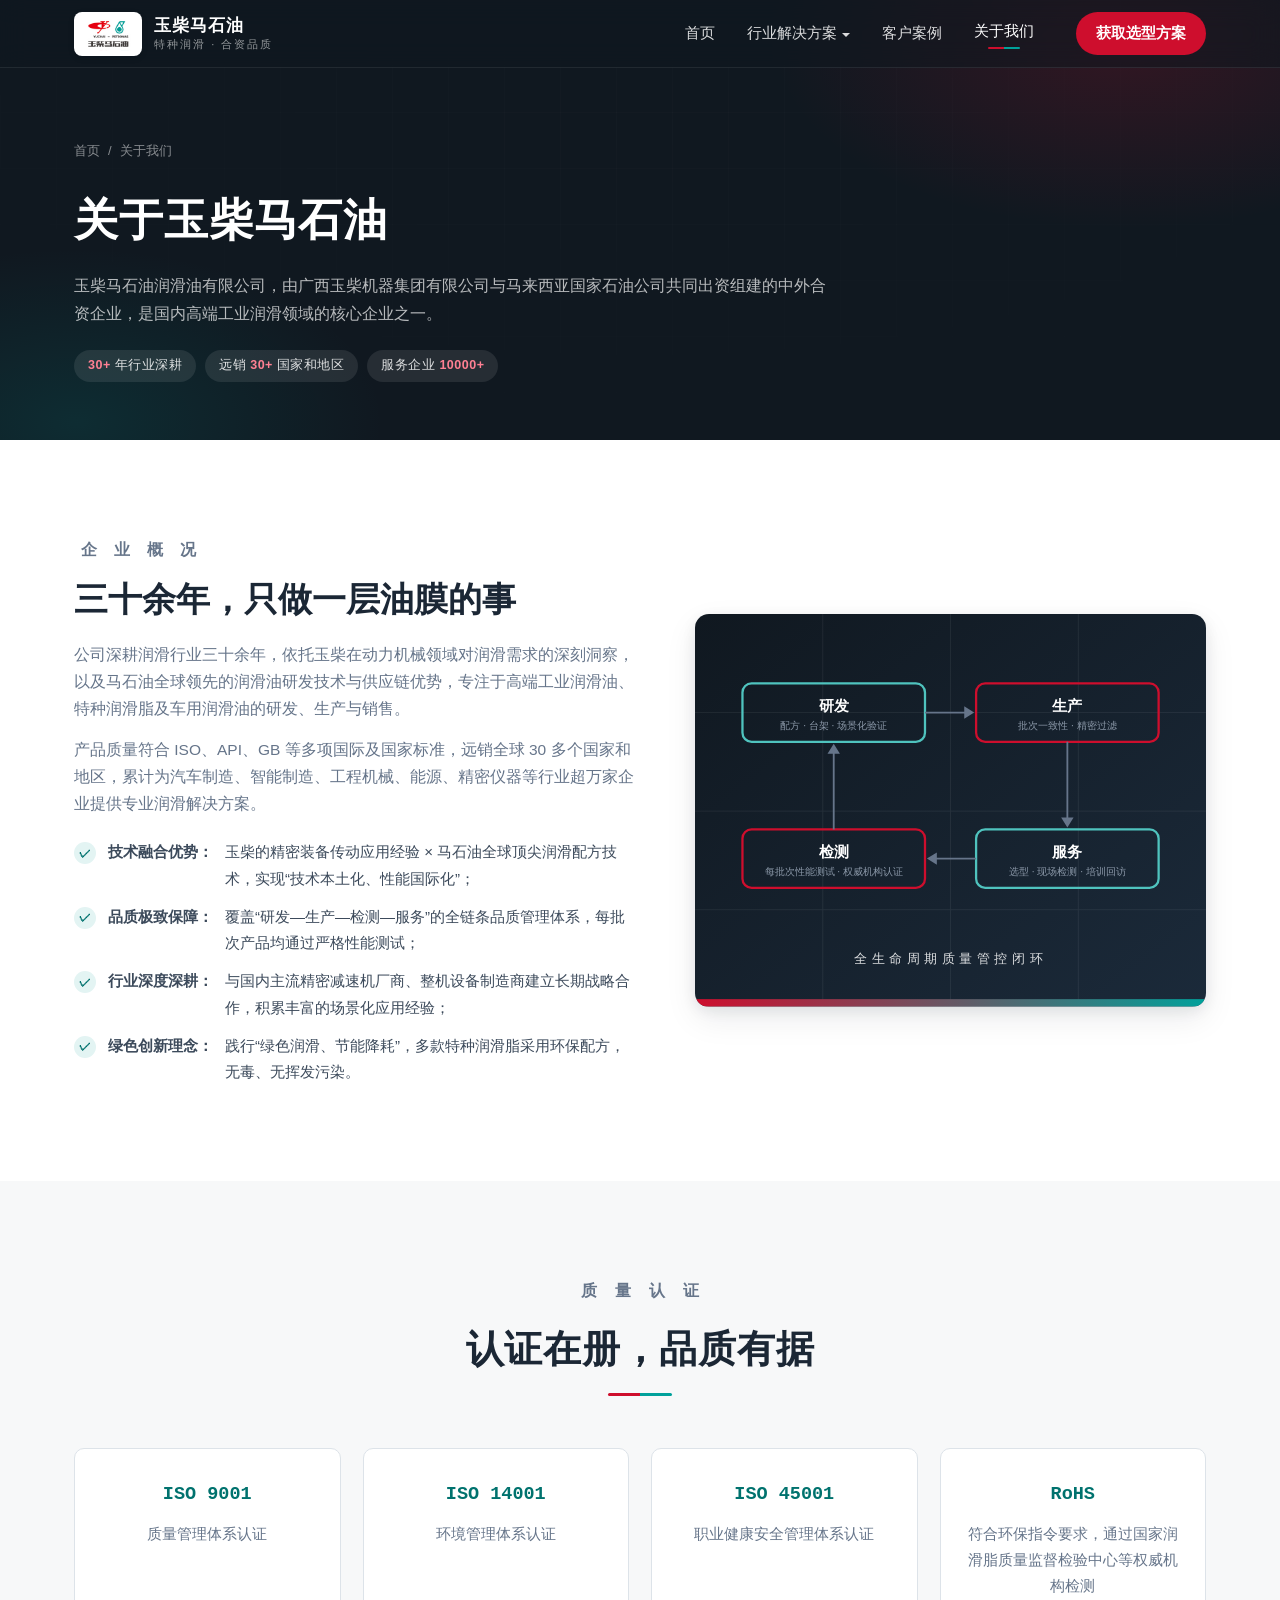
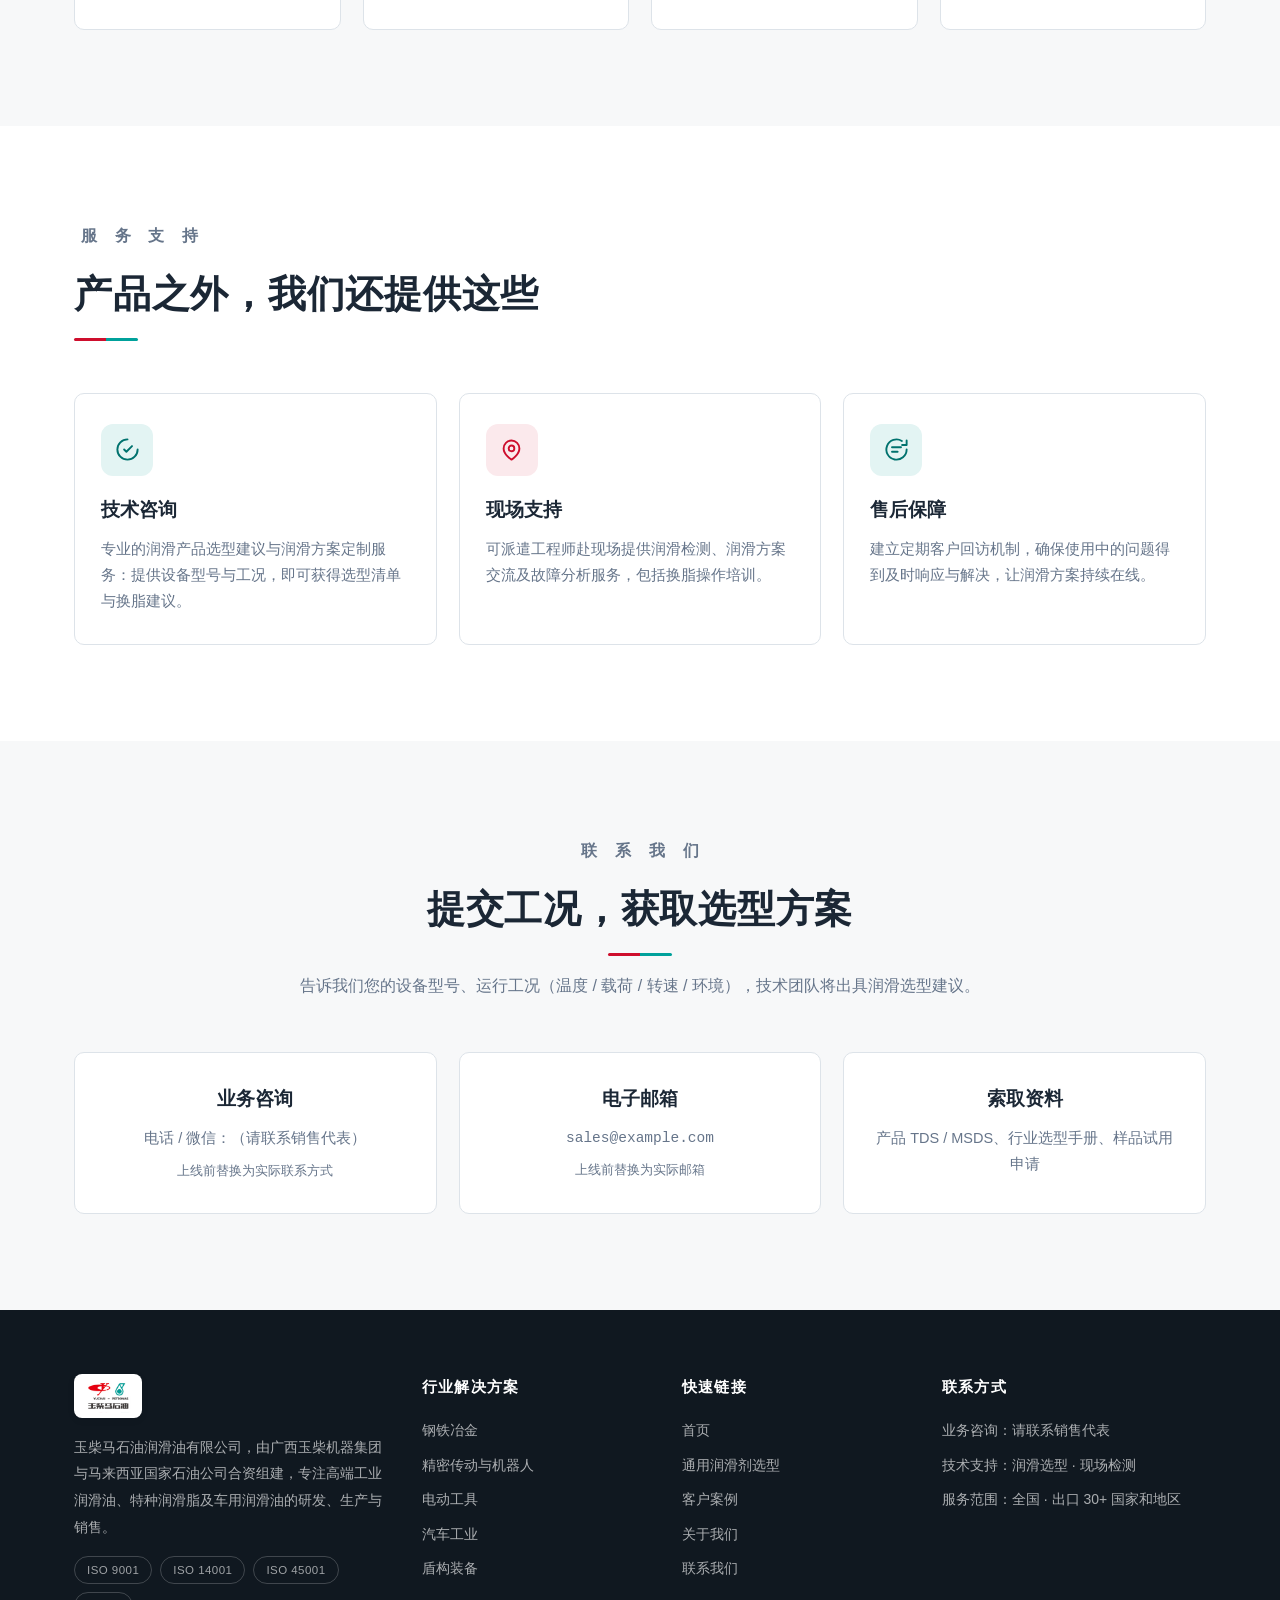
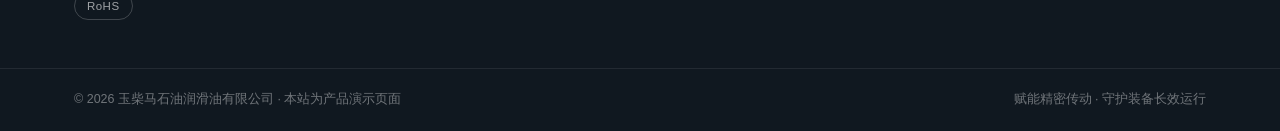
==== about.html @ 253e6396 "玉柴马石油特种润滑演示站点：首页、五大行业方案、客户案例、关于我们 Co-Authored-By: Claude Fable 5 <noreply@anthropic.com>" ====
<!DOCTYPE html>
<html lang="zh-CN">
<head>
<meta charset="UTF-8">
<meta name="viewport" content="width=device-width, initial-scale=1.0">
<title>关于我们 · 玉柴马石油</title>
<meta name="description" content="玉柴马石油润滑油有限公司简介：合资背景、品牌优势、质量认证（ISO 9001/14001/45001、RoHS）与服务支持。">
<link rel="icon" type="image/png" href="assets/img/logo.png">
<link rel="stylesheet" href="assets/css/style.css">
</head>
<body>

<header class="nav" id="nav">
  <div class="nav-inner">
    <a class="brand" href="index.html" aria-label="玉柴马石油 首页">
      <span class="brand-chip"><img src="assets/img/logo.png" alt="玉柴马石油 YUCHAI · PETRONAS"></span>
      <span class="brand-name">玉柴马石油<small>特种润滑 · 合资品质</small></span>
    </a>
    <nav aria-label="主导航">
      <ul class="nav-links">
        <li><a class="top-link" href="index.html">首页</a></li>
        <li>
          <a class="top-link" href="solutions/steel.html" aria-haspopup="true">行业解决方案<span class="caret"></span></a>
          <ul class="dropdown">
            <li><a href="solutions/steel.html"><span class="dot"></span>钢铁冶金</a></li>
            <li><a href="solutions/precision.html"><span class="dot"></span>精密传动与机器人</a></li>
            <li><a href="solutions/power-tools.html"><span class="dot"></span>电动工具</a></li>
            <li><a href="solutions/automotive.html"><span class="dot"></span>汽车工业</a></li>
            <li><a href="solutions/tbm.html"><span class="dot"></span>盾构装备</a></li>
          </ul>
        </li>
        <li><a class="top-link" href="cases.html">客户案例</a></li>
        <li><a class="top-link active" href="about.html">关于我们</a></li>
      </ul>
    </nav>
    <a class="nav-cta" href="about.html#contact">获取选型方案</a>
    <button class="nav-burger" aria-label="打开菜单" aria-expanded="false"><span></span></button>
  </div>
</header>

<main>

<section class="page-hero">
  <div class="hero-grid" aria-hidden="true"></div>
  <div class="page-hero-inner">
    <nav class="crumbs" aria-label="面包屑"><a href="index.html">首页</a><span class="sep">/</span><span>关于我们</span></nav>
    <h1>关于玉柴马石油</h1>
    <p class="lede">玉柴马石油润滑油有限公司，由广西玉柴机器集团有限公司与马来西亚国家石油公司共同出资组建的中外合资企业，是国内高端工业润滑领域的核心企业之一。</p>
    <div class="meta-chips">
      <span class="chip"><b>30+</b> 年行业深耕</span>
      <span class="chip">远销 <b>30+</b> 国家和地区</span>
      <span class="chip">服务企业 <b>10000+</b></span>
    </div>
  </div>
</section>

<!-- 企业概况 -->
<section class="section">
  <div class="container split">
    <div class="reveal">
      <p class="eyebrow">企 业 概 况</p>
      <h2>三十余年，只做一层油膜的事</h2>
      <p>公司深耕润滑行业三十余年，依托玉柴在动力机械领域对润滑需求的深刻洞察，以及马石油全球领先的润滑油研发技术与供应链优势，专注于高端工业润滑油、特种润滑脂及车用润滑油的研发、生产与销售。</p>
      <p>产品质量符合 ISO、API、GB 等多项国际及国家标准，远销全球 30 多个国家和地区，累计为汽车制造、智能制造、工程机械、能源、精密仪器等行业超万家企业提供专业润滑解决方案。</p>
      <ul class="facts">
        <li><b>技术融合优势：</b>玉柴的精密装备传动应用经验 × 马石油全球顶尖润滑配方技术，实现“技术本土化、性能国际化”；</li>
        <li><b>品质极致保障：</b>覆盖“研发—生产—检测—服务”的全链条品质管理体系，每批次产品均通过严格性能测试；</li>
        <li><b>行业深度深耕：</b>与国内主流精密减速机厂商、整机设备制造商建立长期战略合作，积累丰富的场景化应用经验；</li>
        <li><b>绿色创新理念：</b>践行“绿色润滑、节能降耗”，多款特种润滑脂采用环保配方，无毒、无挥发污染。</li>
      </ul>
    </div>
    <div class="art reveal d2" aria-hidden="true">
      <svg viewBox="0 0 560 430" xmlns="http://www.w3.org/2000/svg" role="img" aria-label="全链条品质体系示意">
        <defs>
          <linearGradient id="bgAb" x1="0" y1="0" x2="1" y2="1">
            <stop offset="0" stop-color="#101820"/><stop offset="1" stop-color="#1B2A3A"/>
          </linearGradient>
          <linearGradient id="filmAb" x1="0" y1="0" x2="1" y2="0">
            <stop offset="0" stop-color="#CE0E2D"/><stop offset="1" stop-color="#00A19B"/>
          </linearGradient>
        </defs>
        <rect width="560" height="430" fill="url(#bgAb)"/>
        <g opacity=".07" stroke="#fff"><path d="M0 108 H560 M0 216 H560 M0 324 H560"/><path d="M140 0 V430 M280 0 V430 M420 0 V430"/></g>
        <g font-family="PingFang SC, Microsoft YaHei, sans-serif">
          <g>
            <rect x="52" y="76" width="200" height="64" rx="10" fill="none" stroke="#4FC3BE" stroke-width="2.5"/>
            <text x="152" y="106" fill="#fff" font-size="16" font-weight="700" text-anchor="middle">研发</text>
            <text x="152" y="126" fill="#8B98A8" font-size="11" text-anchor="middle">配方 · 台架 · 场景化验证</text>
          </g>
          <g>
            <rect x="308" y="76" width="200" height="64" rx="10" fill="none" stroke="#CE0E2D" stroke-width="2.5"/>
            <text x="408" y="106" fill="#fff" font-size="16" font-weight="700" text-anchor="middle">生产</text>
            <text x="408" y="126" fill="#8B98A8" font-size="11" text-anchor="middle">批次一致性 · 精密过滤</text>
          </g>
          <g>
            <rect x="52" y="236" width="200" height="64" rx="10" fill="none" stroke="#CE0E2D" stroke-width="2.5"/>
            <text x="152" y="266" fill="#fff" font-size="16" font-weight="700" text-anchor="middle">检测</text>
            <text x="152" y="286" fill="#8B98A8" font-size="11" text-anchor="middle">每批次性能测试 · 权威机构认证</text>
          </g>
          <g>
            <rect x="308" y="236" width="200" height="64" rx="10" fill="none" stroke="#4FC3BE" stroke-width="2.5"/>
            <text x="408" y="266" fill="#fff" font-size="16" font-weight="700" text-anchor="middle">服务</text>
            <text x="408" y="286" fill="#8B98A8" font-size="11" text-anchor="middle">选型 · 现场检测 · 培训回访</text>
          </g>
          <g stroke="#66758A" stroke-width="2" fill="none">
            <path d="M252 108 H300 M304 108 l-8 -5 v10 z" fill="#66758A"/>
            <path d="M408 140 V228 M408 232 l-5 -8 h10 z" fill="#66758A"/>
            <path d="M308 268 H260 M256 268 l8 -5 v10 z" fill="#66758A"/>
            <path d="M152 236 V148 M152 144 l-5 8 h10 z" fill="#66758A"/>
          </g>
          <text x="280" y="382" fill="#fff" font-size="14" text-anchor="middle" opacity=".85" letter-spacing="5">全生命周期质量管控闭环</text>
        </g>
        <rect x="0" y="422" width="560" height="8" fill="url(#filmAb)"/>
      </svg>
    </div>
  </div>
</section>

<!-- 认证 -->
<section class="section tint">
  <div class="container">
    <div class="section-head center reveal">
      <p class="eyebrow">质 量 认 证</p>
      <h2>认证在册，品质有据</h2>
      <div class="seam"></div>
    </div>
    <div class="grid c4">
      <div class="card reveal" style="text-align:center">
        <h3 class="mono" style="color:var(--teal-deep)">ISO 9001</h3>
        <p>质量管理体系认证</p>
      </div>
      <div class="card reveal d1" style="text-align:center">
        <h3 class="mono" style="color:var(--teal-deep)">ISO 14001</h3>
        <p>环境管理体系认证</p>
      </div>
      <div class="card reveal d2" style="text-align:center">
        <h3 class="mono" style="color:var(--teal-deep)">ISO 45001</h3>
        <p>职业健康安全管理体系认证</p>
      </div>
      <div class="card reveal d3" style="text-align:center">
        <h3 class="mono" style="color:var(--teal-deep)">RoHS</h3>
        <p>符合环保指令要求，通过国家润滑脂质量监督检验中心等权威机构检测</p>
      </div>
    </div>
  </div>
</section>

<!-- 服务支持 -->
<section class="section">
  <div class="container">
    <div class="section-head reveal">
      <p class="eyebrow">服 务 支 持</p>
      <h2>产品之外，我们还提供这些</h2>
      <div class="seam"></div>
    </div>
    <div class="grid c3">
      <div class="card reveal">
        <div class="icon"><svg viewBox="0 0 24 24" fill="none" stroke="currentColor" stroke-width="1.7" stroke-linecap="round" stroke-linejoin="round"><path d="M21 12a9 9 0 1 1-9-9"/><path d="M9 12l2 2 5-5"/></svg></div>
        <h3>技术咨询</h3>
        <p>专业的润滑产品选型建议与润滑方案定制服务：提供设备型号与工况，即可获得选型清单与换脂建议。</p>
      </div>
      <div class="card reveal d1">
        <div class="icon red"><svg viewBox="0 0 24 24" fill="none" stroke="currentColor" stroke-width="1.7" stroke-linecap="round" stroke-linejoin="round"><path d="M12 21s-7-4.5-7-10a7 7 0 0 1 14 0c0 5.5-7 10-7 10z"/><circle cx="12" cy="11" r="2.5"/></svg></div>
        <h3>现场支持</h3>
        <p>可派遣工程师赴现场提供润滑检测、润滑方案交流及故障分析服务，包括换脂操作培训。</p>
      </div>
      <div class="card reveal d2">
        <div class="icon"><svg viewBox="0 0 24 24" fill="none" stroke="currentColor" stroke-width="1.7" stroke-linecap="round" stroke-linejoin="round"><path d="M8 10h8M8 14h5M21 12a9 9 0 1 1-4.2-7.6"/><path d="M21 4v4h-4"/></svg></div>
        <h3>售后保障</h3>
        <p>建立定期客户回访机制，确保使用中的问题得到及时响应与解决，让润滑方案持续在线。</p>
      </div>
    </div>
  </div>
</section>

<!-- 联系 -->
<section class="section tint" id="contact" style="scroll-margin-top:80px">
  <div class="container">
    <div class="section-head center reveal">
      <p class="eyebrow">联 系 我 们</p>
      <h2>提交工况，获取选型方案</h2>
      <div class="seam"></div>
      <p>告诉我们您的设备型号、运行工况（温度 / 载荷 / 转速 / 环境），技术团队将出具润滑选型建议。</p>
    </div>
    <div class="grid c3">
      <div class="card reveal" style="text-align:center">
        <h3>业务咨询</h3>
        <p>电话 / 微信：<span class="mono">（请联系销售代表）</span></p>
        <p class="note" style="font-size:12.5px;color:var(--gray);margin-top:8px">上线前替换为实际联系方式</p>
      </div>
      <div class="card reveal d1" style="text-align:center">
        <h3>电子邮箱</h3>
        <p class="mono">sales@example.com</p>
        <p class="note" style="font-size:12.5px;color:var(--gray);margin-top:8px">上线前替换为实际邮箱</p>
      </div>
      <div class="card reveal d2" style="text-align:center">
        <h3>索取资料</h3>
        <p>产品 TDS / MSDS、行业选型手册、样品试用申请</p>
      </div>
    </div>
  </div>
</section>

</main>


<footer class="footer">
  <div class="footer-main">
    <div>
      <span class="brand-chip"><img src="assets/img/logo.png" alt="玉柴马石油"></span>
      <p>玉柴马石油润滑油有限公司，由广西玉柴机器集团与马来西亚国家石油公司合资组建，专注高端工业润滑油、特种润滑脂及车用润滑油的研发、生产与销售。</p>
      <div class="badges">
        <span class="badge">ISO 9001</span><span class="badge">ISO 14001</span>
        <span class="badge">ISO 45001</span><span class="badge">RoHS</span>
      </div>
    </div>
    <div>
      <h4>行业解决方案</h4>
      <ul>
        <li><a href="solutions/steel.html">钢铁冶金</a></li>
        <li><a href="solutions/precision.html">精密传动与机器人</a></li>
        <li><a href="solutions/power-tools.html">电动工具</a></li>
        <li><a href="solutions/automotive.html">汽车工业</a></li>
        <li><a href="solutions/tbm.html">盾构装备</a></li>
      </ul>
    </div>
    <div>
      <h4>快速链接</h4>
      <ul>
        <li><a href="index.html">首页</a></li>
        <li><a href="solutions/steel.html#general">通用润滑剂选型</a></li>
        <li><a href="cases.html">客户案例</a></li>
        <li><a href="about.html">关于我们</a></li>
        <li><a href="about.html#contact">联系我们</a></li>
      </ul>
    </div>
    <div>
      <h4>联系方式</h4>
      <ul>
        <li>业务咨询：请联系销售代表</li>
        <li>技术支持：润滑选型 · 现场检测</li>
        <li>服务范围：全国 · 出口 30+ 国家和地区</li>
      </ul>
    </div>
  </div>
  <div class="footer-bottom">
    <div class="inner">
      <span>© 2026 玉柴马石油润滑油有限公司 · 本站为产品演示页面</span>
      <span>赋能精密传动 · 守护装备长效运行</span>
    </div>
  </div>
</footer>

<script src="assets/js/main.js"></script>
</body>
</html>
---- assets/css/style.css ----
/* ============================================================
   玉柴马石油 · 特种润滑 — 站点样式
   语义色彩系统：红 = 工况/挑战 · 青 = 方案/防护
   ============================================================ */

:root {
  --red: #CE0E2D;
  --red-deep: #8F0A1E;
  --red-soft: #FBE9EC;
  --teal: #00A19B;
  --teal-deep: #00726E;
  --teal-soft: #E3F4F3;
  --black: #101820;
  --navy: #16202C;
  --slate: #3C4A5B;
  --ink: #1B2735;
  --gray: #66758A;
  --line: #DDE3E9;
  --bg: #F7F8F9;
  --white: #FFFFFF;
  --mono: "SF Mono", ui-monospace, "JetBrains Mono", Menlo, Consolas, "Courier New", monospace;
  --sans: -apple-system, BlinkMacSystemFont, "PingFang SC", "Hiragino Sans GB", "Microsoft YaHei", "Noto Sans SC", "Source Han Sans SC", sans-serif;
  --shadow-sm: 0 1px 2px rgba(16, 24, 32, .06), 0 2px 8px rgba(16, 24, 32, .05);
  --shadow-md: 0 4px 14px rgba(16, 24, 32, .08), 0 12px 32px rgba(16, 24, 32, .08);
  --radius: 10px;
  --nav-h: 68px;
  --maxw: 1180px;
}

* { margin: 0; padding: 0; box-sizing: border-box; }
html { scroll-behavior: smooth; -webkit-text-size-adjust: 100%; }
html:focus-within { scroll-behavior: smooth; }

body {
  font-family: var(--sans);
  color: var(--ink);
  background: var(--white);
  line-height: 1.75;
  font-size: 16px;
}

img, svg { max-width: 100%; display: block; }
a { color: inherit; text-decoration: none; }
ul, ol { list-style: none; }
button { font-family: inherit; cursor: pointer; }

.container { max-width: var(--maxw); margin: 0 auto; padding: 0 24px; }
.mono { font-family: var(--mono); }

:focus-visible { outline: 2px solid var(--teal); outline-offset: 2px; border-radius: 2px; }

/* ---------- 顶部导航 ---------- */
.nav {
  position: fixed; top: 0; left: 0; right: 0; z-index: 100;
  height: var(--nav-h);
  background: rgba(16, 24, 32, .55);
  backdrop-filter: blur(14px);
  -webkit-backdrop-filter: blur(14px);
  border-bottom: 1px solid rgba(255, 255, 255, .08);
  transition: background .3s ease, box-shadow .3s ease;
}
.nav.solid { background: rgba(16, 24, 32, .92); box-shadow: 0 2px 16px rgba(0, 0, 0, .25); }
.nav-inner {
  max-width: var(--maxw); margin: 0 auto; padding: 0 24px;
  height: 100%; display: flex; align-items: center; gap: 28px;
}
.brand { display: flex; align-items: center; gap: 12px; margin-right: auto; }
.brand-chip {
  background: var(--white); border-radius: 8px; padding: 5px 8px;
  display: flex; align-items: center; box-shadow: var(--shadow-sm);
}
.brand-chip img { height: 34px; width: auto; }
.brand-name { color: var(--white); font-weight: 700; letter-spacing: .06em; font-size: 17px; line-height: 1.3; }
.brand-name small { display: block; font-weight: 400; font-size: 11px; color: rgba(255,255,255,.55); letter-spacing: .18em; }

.nav-links { display: flex; align-items: center; gap: 4px; }
.nav-links > li { position: relative; }
.nav-links a.top-link {
  display: block; padding: 8px 14px; color: rgba(255, 255, 255, .85);
  font-size: 15px; border-radius: 6px; transition: color .2s, background .2s;
}
.nav-links a.top-link:hover { color: #fff; background: rgba(255, 255, 255, .08); }
.nav-links a.top-link.active { color: #fff; }
.nav-links a.top-link.active::after {
  content: ""; display: block; height: 2px; margin: 2px 14px 0;
  background: linear-gradient(90deg, var(--red) 50%, var(--teal) 50%);
  border-radius: 1px;
}
.caret { display: inline-block; margin-left: 5px; border: 4px solid transparent; border-top-color: currentColor; transform: translateY(3px); }

.dropdown {
  position: absolute; top: calc(100% + 10px); left: 0; min-width: 240px;
  background: var(--white); border-radius: var(--radius); box-shadow: var(--shadow-md);
  padding: 8px; opacity: 0; visibility: hidden; transform: translateY(8px);
  transition: opacity .22s ease, transform .22s ease, visibility .22s;
}
.nav-links li:hover > .dropdown,
.nav-links li:focus-within > .dropdown { opacity: 1; visibility: visible; transform: translateY(0); }
.dropdown a {
  display: flex; align-items: center; gap: 10px; padding: 10px 12px;
  border-radius: 8px; color: var(--ink); font-size: 14.5px; transition: background .15s;
}
.dropdown a:hover { background: var(--teal-soft); color: var(--teal-deep); }
.dropdown a .dot { width: 6px; height: 6px; border-radius: 50%; background: var(--red); flex: none; }
.dropdown a:hover .dot { background: var(--teal); }

.nav-cta {
  padding: 9px 20px; border-radius: 999px; font-size: 14.5px; font-weight: 600;
  color: #fff; background: var(--red); border: none;
  transition: background .2s, transform .2s; display: inline-block;
}
.nav-cta:hover { background: var(--red-deep); transform: translateY(-1px); }

.nav-burger {
  display: none; background: none; border: none; width: 42px; height: 42px;
  position: relative; margin-left: 6px;
}
.nav-burger span, .nav-burger span::before, .nav-burger span::after {
  content: ""; position: absolute; left: 9px; width: 24px; height: 2px;
  background: #fff; border-radius: 2px; transition: transform .25s, opacity .25s;
}
.nav-burger span { top: 20px; }
.nav-burger span::before { left: 0; top: -7px; }
.nav-burger span::after { left: 0; top: 7px; }
.nav.open .nav-burger span { background: transparent; }
.nav.open .nav-burger span::before { transform: translateY(7px) rotate(45deg); }
.nav.open .nav-burger span::after { transform: translateY(-7px) rotate(-45deg); }

/* ---------- 英雄区 ---------- */
.hero {
  position: relative; background: var(--black); color: #fff; overflow: hidden;
  padding: calc(var(--nav-h) + 84px) 0 0;
}
.hero::before {
  content: ""; position: absolute; inset: 0;
  background:
    radial-gradient(52% 60% at 82% 18%, rgba(206, 14, 45, .16), transparent 65%),
    radial-gradient(46% 60% at 12% 82%, rgba(0, 161, 155, .13), transparent 65%);
  pointer-events: none;
}
.hero-grid {
  position: absolute; inset: 0; opacity: .5; pointer-events: none;
  background-image: linear-gradient(rgba(255,255,255,.035) 1px, transparent 1px),
    linear-gradient(90deg, rgba(255,255,255,.035) 1px, transparent 1px);
  background-size: 56px 56px;
  mask-image: radial-gradient(70% 70% at 50% 30%, #000 0%, transparent 100%);
  -webkit-mask-image: radial-gradient(70% 70% at 50% 30%, #000 0%, transparent 100%);
}
.hero-inner { position: relative; max-width: var(--maxw); margin: 0 auto; padding: 0 24px; }
.eyebrow {
  font-size: 13px; letter-spacing: .42em; color: var(--teal);
  font-weight: 600; margin-bottom: 20px; text-indent: .42em;
}
.hero .eyebrow { color: #4FC3BE; }
.hero h1 {
  font-size: clamp(34px, 5.2vw, 58px); line-height: 1.22; font-weight: 800;
  letter-spacing: .02em; margin-bottom: 22px;
}
.hero h1 .accent { color: transparent; background: linear-gradient(100deg, #FF5A6E, var(--red) 55%); -webkit-background-clip: text; background-clip: text; }
.hero-sub {
  font-size: clamp(15px, 1.6vw, 18px); color: rgba(255, 255, 255, .72);
  max-width: 640px; margin-bottom: 36px;
}
.hero-sub .mono { color: #4FC3BE; font-size: .92em; }
.hero-actions { display: flex; gap: 14px; flex-wrap: wrap; margin-bottom: 72px; }

.btn {
  display: inline-flex; align-items: center; gap: 8px;
  padding: 13px 30px; border-radius: 999px; font-size: 15.5px; font-weight: 600;
  transition: transform .2s, box-shadow .2s, background .2s, color .2s;
  border: 1.5px solid transparent;
}
.btn:hover { transform: translateY(-2px); }
.btn-red { background: var(--red); color: #fff; box-shadow: 0 6px 20px rgba(206, 14, 45, .35); }
.btn-red:hover { background: var(--red-deep); }
.btn-ghost { border-color: rgba(255, 255, 255, .35); color: #fff; }
.btn-ghost:hover { border-color: var(--teal); color: #4FC3BE; }
.btn-teal { background: var(--teal); color: #fff; box-shadow: 0 6px 20px rgba(0, 161, 155, .3); }
.btn-teal:hover { background: var(--teal-deep); }

/* ---------- 签名元素：工作温度带 ---------- */
.temp-band { position: relative; padding: 0 0 64px; }
.temp-band-title {
  display: flex; align-items: baseline; gap: 14px; margin-bottom: 18px;
  font-size: 13.5px; color: rgba(255, 255, 255, .55); letter-spacing: .22em;
}
.temp-band-title strong { color: rgba(255,255,255,.85); font-weight: 600; }
.temp-track {
  position: relative; height: 14px; border-radius: 7px; overflow: hidden;
  background: rgba(255, 255, 255, .07);
}
.temp-fill {
  position: absolute; inset: 0; border-radius: 7px;
  background: linear-gradient(90deg,
    #1F7A8C 0%, #00A19B 16%, #3FA34D 34%, #E9B44C 52%,
    #E4572E 68%, #CE0E2D 82%, #FF7A59 94%, #FFD8A8 100%);
  transform-origin: left center; transform: scaleX(0);
  transition: transform 1.6s cubic-bezier(.22, .8, .3, 1);
}
.temp-band.lit .temp-fill { transform: scaleX(1); }
.temp-fill::after {
  content: ""; position: absolute; top: 0; bottom: 0; right: 0; width: 34%;
  background: linear-gradient(90deg, transparent, rgba(255, 255, 255, .28), transparent);
  background-size: 200% 100%; animation: shimmer 3.2s linear infinite;
  opacity: 0; transition: opacity .8s 1.4s;
}
.temp-band.lit .temp-fill::after { opacity: 1; }
@keyframes shimmer { from { background-position: 160% 0; } to { background-position: -60% 0; } }

.temp-ticks { position: relative; margin-top: 16px; height: 118px; }
.temp-tick {
  position: absolute; top: 0; transform: translateX(-50%);
  width: max-content; max-width: 150px;
  text-align: center; opacity: 0; transition: opacity .5s ease, transform .5s ease;
  translate: 0 8px;
}
.temp-band.lit .temp-tick { opacity: 1; translate: 0 0; }
.temp-tick::before {
  content: ""; display: block; width: 1.5px; height: 22px; margin: -32px auto 8px;
  background: linear-gradient(180deg, rgba(255,255,255,.75), transparent);
}
.temp-tick .t-val { font-family: var(--mono); font-size: 15px; font-weight: 700; color: #fff; }
.temp-tick .t-label { font-size: 12px; color: rgba(255, 255, 255, .55); margin-top: 2px; line-height: 1.5; }
.temp-tick .t-prod { font-family: var(--mono); font-size: 10.5px; color: #4FC3BE; margin-top: 3px; }
.temp-tick.start { transform: translateX(-12%); }
.temp-tick.end { transform: translateX(-88%); }
.temp-tick:nth-child(1) { transition-delay: .35s; }
.temp-tick:nth-child(2) { transition-delay: .6s; }
.temp-tick:nth-child(3) { transition-delay: .85s; }
.temp-tick:nth-child(4) { transition-delay: 1.1s; }
.temp-tick:nth-child(5) { transition-delay: 1.35s; }

/* ---------- 数据条 ---------- */
.stats { background: var(--navy); color: #fff; border-top: 1px solid rgba(255,255,255,.06); }
.stats-inner {
  max-width: var(--maxw); margin: 0 auto; padding: 34px 24px;
  display: grid; grid-template-columns: repeat(4, 1fr); gap: 22px;
}
.stat { text-align: center; position: relative; }
.stat + .stat::before {
  content: ""; position: absolute; left: -11px; top: 12%; bottom: 12%;
  width: 1px; background: rgba(255, 255, 255, .1);
}
.stat .num { font-family: var(--mono); font-size: clamp(26px, 3vw, 38px); font-weight: 700; }
.stat .num .unit { font-size: .55em; margin-left: 3px; color: rgba(255,255,255,.6); font-weight: 500; }
.stat .lbl { font-size: 13.5px; color: rgba(255, 255, 255, .58); margin-top: 4px; letter-spacing: .1em; }
.stat:nth-child(odd) .num { color: #FF6B81; }
.stat:nth-child(even) .num { color: #4FC3BE; }

/* ---------- 章节通用 ---------- */
.section { padding: 96px 0; }
.section.tint { background: var(--bg); }
.section-head { max-width: 720px; margin-bottom: 52px; }
.section-head.center { margin-left: auto; margin-right: auto; text-align: center; }
.section-head h2 { font-size: clamp(26px, 3.4vw, 38px); font-weight: 800; letter-spacing: .02em; line-height: 1.3; }
.section-head .seam {
  width: 64px; height: 3px; margin: 18px 0 16px; border-radius: 2px;
  background: linear-gradient(90deg, var(--red) 50%, var(--teal) 50%);
}
.section-head.center .seam { margin-left: auto; margin-right: auto; }
.section-head p { color: var(--gray); font-size: 16px; }

/* ---------- 卡片 ---------- */
.grid { display: grid; gap: 22px; }
.grid.c2 { grid-template-columns: repeat(2, 1fr); }
.grid.c3 { grid-template-columns: repeat(3, 1fr); }
.grid.c4 { grid-template-columns: repeat(4, 1fr); }

.card {
  background: var(--white); border: 1px solid var(--line); border-radius: var(--radius);
  padding: 30px 26px; position: relative; overflow: hidden;
  transition: transform .28s ease, box-shadow .28s ease, border-color .28s ease;
}
.card::before {
  content: ""; position: absolute; top: 0; left: 0; right: 100%; height: 3px;
  background: linear-gradient(90deg, var(--red), var(--teal));
  transition: right .35s ease;
}
.card:hover { transform: translateY(-5px); box-shadow: var(--shadow-md); border-color: transparent; }
.card:hover::before { right: 0; }
.card .icon {
  width: 52px; height: 52px; border-radius: 12px; display: grid; place-items: center;
  background: var(--teal-soft); color: var(--teal-deep); margin-bottom: 18px;
}
.card .icon.red { background: var(--red-soft); color: var(--red); }
.card .icon svg { width: 27px; height: 27px; }
.card h3 { font-size: 18.5px; font-weight: 700; margin-bottom: 10px; }
.card p { font-size: 14.5px; color: var(--gray); line-height: 1.8; }

/* 行业卡 */
.industry-card { display: flex; flex-direction: column; min-height: 100%; }
.industry-card .chips { margin: 14px 0 18px; display: flex; flex-wrap: wrap; gap: 7px; }
.chip {
  font-size: 12px; padding: 3px 11px; border-radius: 999px;
  background: var(--red-soft); color: var(--red-deep); letter-spacing: .04em;
}
.chip.teal { background: var(--teal-soft); color: var(--teal-deep); }
.industry-card .more {
  margin-top: auto; font-size: 14px; font-weight: 600; color: var(--teal-deep);
  display: inline-flex; align-items: center; gap: 6px;
}
.industry-card .more::after { content: "→"; transition: transform .2s; }
.industry-card:hover .more::after { transform: translateX(4px); }

/* ---------- 内页页头 ---------- */
.page-hero {
  background: var(--black); color: #fff; position: relative; overflow: hidden;
  padding: calc(var(--nav-h) + 72px) 0 58px;
}
.page-hero::before {
  content: ""; position: absolute; inset: 0;
  background:
    radial-gradient(46% 70% at 88% 10%, rgba(206, 14, 45, .18), transparent 60%),
    radial-gradient(40% 66% at 6% 96%, rgba(0, 161, 155, .15), transparent 60%);
}
.page-hero .hero-grid { opacity: .4; }
.page-hero-inner { position: relative; max-width: var(--maxw); margin: 0 auto; padding: 0 24px; }
.crumbs { font-size: 13px; color: rgba(255, 255, 255, .5); margin-bottom: 18px; }
.crumbs a:hover { color: #4FC3BE; }
.crumbs .sep { margin: 0 8px; }
.page-hero h1 { font-size: clamp(28px, 4vw, 44px); font-weight: 800; letter-spacing: .02em; margin-bottom: 14px; }
.page-hero .lede { color: rgba(255, 255, 255, .7); max-width: 760px; font-size: 16px; }
.page-hero .meta-chips { display: flex; gap: 9px; flex-wrap: wrap; margin-top: 22px; }
.meta-chips .chip { background: rgba(255,255,255,.09); color: rgba(255,255,255,.85); font-size: 12.5px; padding: 5px 14px; }
.meta-chips .chip b { color: #FF8093; font-weight: 600; }

/* ---------- 手册版式（侧栏 + 内容） ---------- */
.handbook { display: grid; grid-template-columns: 250px minmax(0, 1fr); gap: 48px; align-items: start; }
.side-rail { position: sticky; top: calc(var(--nav-h) + 28px); }
.side-rail .rail-title {
  font-size: 12.5px; letter-spacing: .3em; color: var(--gray); margin-bottom: 14px; font-weight: 600;
}
.side-rail ol { border-left: 2px solid var(--line); }
.side-rail a {
  display: flex; gap: 10px; padding: 8px 0 8px 16px; margin-left: -2px;
  border-left: 2px solid transparent; color: var(--gray); font-size: 14px;
  transition: color .2s, border-color .2s;
}
.side-rail a .no { font-family: var(--mono); font-size: 12px; color: var(--line); font-weight: 700; min-width: 20px; transition: color .2s; padding-top: 2px; }
.side-rail a:hover { color: var(--ink); }
.side-rail a.current { color: var(--red); border-left-color: var(--red); font-weight: 600; }
.side-rail a.current .no { color: var(--red); }

.doc-section { padding: 8px 0 56px; scroll-margin-top: calc(var(--nav-h) + 24px); }
.doc-section > h2 {
  font-size: 24px; font-weight: 800; margin-bottom: 6px;
  display: flex; align-items: center; gap: 12px;
}
.doc-section > h2 .no { font-family: var(--mono); font-size: 14px; color: var(--red); font-weight: 700; letter-spacing: .05em; }
.doc-section .desc { color: var(--gray); font-size: 15px; max-width: 780px; margin: 10px 0 24px; }
.doc-section .desc + .desc { margin-top: -12px; }

/* ---------- 数据表 ---------- */
.table-wrap {
  overflow-x: auto; border: 1px solid var(--line); border-radius: var(--radius);
  background: var(--white); box-shadow: var(--shadow-sm);
  -webkit-overflow-scrolling: touch;
}
table.spec { width: 100%; border-collapse: collapse; font-size: 14px; min-width: 640px; }
table.spec thead th {
  background: var(--navy); color: #fff; text-align: left; font-weight: 600;
  padding: 12px 16px; font-size: 13.5px; letter-spacing: .06em; white-space: nowrap;
}
table.spec thead th:first-child { border-top-left-radius: 0; }
table.spec tbody td { padding: 12px 16px; border-top: 1px solid var(--line); vertical-align: top; color: var(--slate); }
table.spec tbody tr:nth-child(even) { background: #FAFBFC; }
table.spec tbody tr:hover { background: var(--teal-soft); }
table.spec td.dev { font-weight: 700; color: var(--ink); white-space: nowrap; }
table.spec td .prod {
  font-family: var(--mono); font-size: 12.5px; color: var(--teal-deep);
  background: var(--teal-soft); border-radius: 5px; padding: 2px 8px;
  display: inline-block; margin: 2px 4px 2px 0; white-space: nowrap;
}
table.spec td .cond { color: var(--red-deep); font-size: 13px; }
table.spec td .note { color: var(--gray); font-size: 12.5px; }
table.spec .group-row td {
  background: var(--red-soft); color: var(--red-deep); font-weight: 700;
  letter-spacing: .1em; font-size: 13.5px;
}
table.spec tbody tr.group-row:hover { background: var(--red-soft); }

/* 温度范围内嵌条 */
.trange { display: flex; align-items: center; gap: 8px; white-space: nowrap; }
.trange .bar { position: relative; width: 86px; height: 5px; border-radius: 3px; background: var(--line); overflow: hidden; flex: none; }
.trange .bar i {
  position: absolute; top: 0; bottom: 0; border-radius: 3px;
  background: linear-gradient(90deg, var(--teal), #E9B44C 60%, var(--red));
}
.trange .lbl { font-family: var(--mono); font-size: 12px; color: var(--slate); }

/* ---------- 双栏图文 ---------- */
.split { display: grid; grid-template-columns: 1.05fr .95fr; gap: 56px; align-items: center; }
.split .art { border-radius: 14px; overflow: hidden; box-shadow: var(--shadow-md); }
.split .art svg { width: 100%; height: auto; }
.split h2 { font-size: clamp(24px, 3vw, 34px); font-weight: 800; margin-bottom: 18px; line-height: 1.35; }
.split p { color: var(--gray); margin-bottom: 14px; font-size: 15.5px; }
.split .facts { margin-top: 22px; display: grid; gap: 12px; }
.split .facts li { display: flex; gap: 12px; align-items: flex-start; font-size: 15px; color: var(--slate); }
.split .facts li b { flex: none; white-space: nowrap; }
.split .facts li::before {
  content: "✓"; flex: none; width: 22px; height: 22px; border-radius: 50%;
  background: var(--teal-soft); color: var(--teal-deep); font-size: 12px;
  display: grid; place-items: center; font-weight: 700; margin-top: 3px;
}

/* ---------- 案例 ---------- */
.case-card { padding: 0; overflow: hidden; display: flex; flex-direction: column; }
.case-top { padding: 26px 26px 20px; border-bottom: 1px dashed var(--line); }
.case-tag {
  display: inline-block; font-size: 12px; letter-spacing: .12em; font-weight: 600;
  color: var(--red-deep); background: var(--red-soft); padding: 3px 12px; border-radius: 999px; margin-bottom: 14px;
}
.case-top h3 { font-size: 19px; font-weight: 700; line-height: 1.5; }
.case-top .who { color: var(--gray); font-size: 13.5px; margin-top: 6px; }
.case-body { padding: 20px 26px 26px; display: flex; flex-direction: column; gap: 14px; flex: 1; }
.kv { display: flex; gap: 10px; font-size: 14px; }
.kv .k { flex: none; color: var(--gray); }
.kv .v { color: var(--slate); }
.case-metrics { display: grid; grid-template-columns: repeat(3, 1fr); gap: 10px; margin-top: auto; }
.case-metrics .m { background: var(--bg); border-radius: 8px; padding: 12px 8px; text-align: center; }
.case-metrics .m .v { font-family: var(--mono); font-weight: 700; font-size: 18px; color: var(--teal-deep); }
.case-metrics .m .k { font-size: 11.5px; color: var(--gray); margin-top: 2px; }

/* 案例详情块 */
.case-detail { background: var(--white); border: 1px solid var(--line); border-radius: 14px; overflow: hidden; margin-bottom: 40px; box-shadow: var(--shadow-sm); }
.case-detail-head { background: var(--navy); color: #fff; padding: 26px 32px; display: flex; flex-wrap: wrap; gap: 10px 28px; align-items: baseline; }
.case-detail-head h3 { font-size: 21px; font-weight: 700; margin-right: auto; }
.case-detail-head .meta { font-size: 13.5px; color: rgba(255,255,255,.65); }
.case-detail-head .meta b { color: #4FC3BE; font-weight: 600; }
.case-detail-body { padding: 30px 32px; display: grid; gap: 26px; }
.case-block h4 {
  font-size: 15px; font-weight: 700; color: var(--ink); margin-bottom: 10px;
  display: flex; align-items: center; gap: 9px;
}
.case-block h4::before { content: ""; width: 4px; height: 16px; border-radius: 2px; background: linear-gradient(180deg, var(--red), var(--teal)); }
.case-block p, .case-block li { font-size: 14.5px; color: var(--slate); }
.case-block ul { display: grid; gap: 7px; }
.case-block ul li { padding-left: 16px; position: relative; }
.case-block ul li::before { content: ""; position: absolute; left: 0; top: 11px; width: 6px; height: 6px; border-radius: 50%; background: var(--teal); }
.quote {
  border-left: 3px solid var(--teal); background: var(--teal-soft); border-radius: 0 10px 10px 0;
  padding: 16px 22px; font-size: 14.5px; color: var(--teal-deep); font-style: italic;
}

/* ---------- CTA 横幅 ---------- */
.cta-band { position: relative; overflow: hidden; background: var(--black); color: #fff; padding: 84px 0; text-align: center; }
.cta-band::before {
  content: ""; position: absolute; inset: 0;
  background:
    radial-gradient(50% 90% at 20% 50%, rgba(206, 14, 45, .28), transparent 70%),
    radial-gradient(50% 90% at 80% 50%, rgba(0, 161, 155, .24), transparent 70%);
}
.cta-band .container { position: relative; }
.cta-band h2 { font-size: clamp(24px, 3.4vw, 36px); font-weight: 800; margin-bottom: 14px; }
.cta-band p { color: rgba(255, 255, 255, .7); max-width: 560px; margin: 0 auto 32px; }

/* ---------- 页脚 ---------- */
.footer { background: var(--black); color: rgba(255, 255, 255, .65); font-size: 14px; }
.footer-main {
  max-width: var(--maxw); margin: 0 auto; padding: 64px 24px 48px;
  display: grid; grid-template-columns: 1.4fr 1fr 1fr 1.2fr; gap: 40px;
}
.footer h4 { color: #fff; font-size: 15px; font-weight: 700; margin-bottom: 18px; letter-spacing: .08em; }
.footer .brand-chip { display: inline-flex; margin-bottom: 16px; }
.footer p { line-height: 1.9; }
.footer ul { display: grid; gap: 10px; }
.footer a:hover { color: #4FC3BE; }
.footer .badges { display: flex; flex-wrap: wrap; gap: 8px; margin-top: 16px; }
.footer .badge {
  font-size: 11.5px; border: 1px solid rgba(255, 255, 255, .2); border-radius: 999px;
  padding: 3px 12px; color: rgba(255, 255, 255, .6); letter-spacing: .04em;
}
.footer-bottom { border-top: 1px solid rgba(255, 255, 255, .08); }
.footer-bottom .inner {
  max-width: var(--maxw); margin: 0 auto; padding: 20px 24px;
  display: flex; justify-content: space-between; gap: 16px; flex-wrap: wrap;
  font-size: 12.5px; color: rgba(255, 255, 255, .4);
}

/* ---------- 动效 ---------- */
.reveal { opacity: 0; transform: translateY(22px); transition: opacity .7s ease, transform .7s ease; }
.reveal.in { opacity: 1; transform: none; }
.reveal.d1 { transition-delay: .08s; } .reveal.d2 { transition-delay: .16s; }
.reveal.d3 { transition-delay: .24s; } .reveal.d4 { transition-delay: .32s; }

.gear-spin { animation: spin 26s linear infinite; transform-origin: center; }
.gear-spin.rev { animation-direction: reverse; animation-duration: 34s; }
@keyframes spin { to { transform: rotate(360deg); } }

.float-soft { animation: floaty 7s ease-in-out infinite; }
@keyframes floaty { 0%, 100% { transform: translateY(0); } 50% { transform: translateY(-10px); } }

@media (prefers-reduced-motion: reduce) {
  html { scroll-behavior: auto; }
  *, *::before, *::after { animation: none !important; transition: none !important; }
  .reveal { opacity: 1; transform: none; }
  .temp-fill { transform: scaleX(1); }
  .temp-tick { opacity: 1; }
}

/* ---------- 响应式 ---------- */
@media (max-width: 1020px) {
  .grid.c4 { grid-template-columns: repeat(2, 1fr); }
  .grid.c3 { grid-template-columns: repeat(2, 1fr); }
  .handbook { grid-template-columns: 1fr; }
  .side-rail { position: static; margin-bottom: 8px; }
  .side-rail ol { display: flex; flex-wrap: wrap; gap: 2px 18px; border-left: none; }
  .side-rail a { border-left: none; padding: 6px 0; }
  .side-rail a.current { border-left: none; }
  .split { grid-template-columns: 1fr; gap: 36px; }
  .footer-main { grid-template-columns: 1fr 1fr; }
}

@media (max-width: 760px) {
  .section { padding: 64px 0; }
  .nav-links {
    position: fixed; top: var(--nav-h); left: 0; right: 0;
    background: rgba(16, 24, 32, .97); backdrop-filter: blur(14px);
    flex-direction: column; align-items: stretch; gap: 0;
    padding: 12px 20px 20px; display: none;
    max-height: calc(100vh - var(--nav-h)); overflow-y: auto;
  }
  .nav.open .nav-links { display: flex; }
  .nav-links a.top-link { padding: 13px 8px; font-size: 16px; border-bottom: 1px solid rgba(255,255,255,.07); border-radius: 0; }
  .nav-links a.top-link.active::after { display: none; }
  .dropdown {
    position: static; opacity: 1; visibility: visible; transform: none;
    background: transparent; box-shadow: none; padding: 0 0 6px 16px;
  }
  .dropdown a { color: rgba(255, 255, 255, .75); }
  .dropdown a:hover { background: rgba(255, 255, 255, .06); color: #fff; }
  .nav-burger { display: block; }
  .nav .nav-cta { display: none; }
  .stats-inner { grid-template-columns: repeat(2, 1fr); }
  .stat:nth-child(2n+1)::before { display: none; }
  .grid.c2, .grid.c3, .grid.c4 { grid-template-columns: 1fr; }
  .case-metrics { grid-template-columns: repeat(3, 1fr); }
  .temp-ticks { height: 132px; }
  .temp-tick .t-label { font-size: 10.5px; }
  .temp-tick .t-prod { display: none; }
  .footer-main { grid-template-columns: 1fr; gap: 30px; }
  .case-detail-body, .case-detail-head { padding-left: 20px; padding-right: 20px; }
}
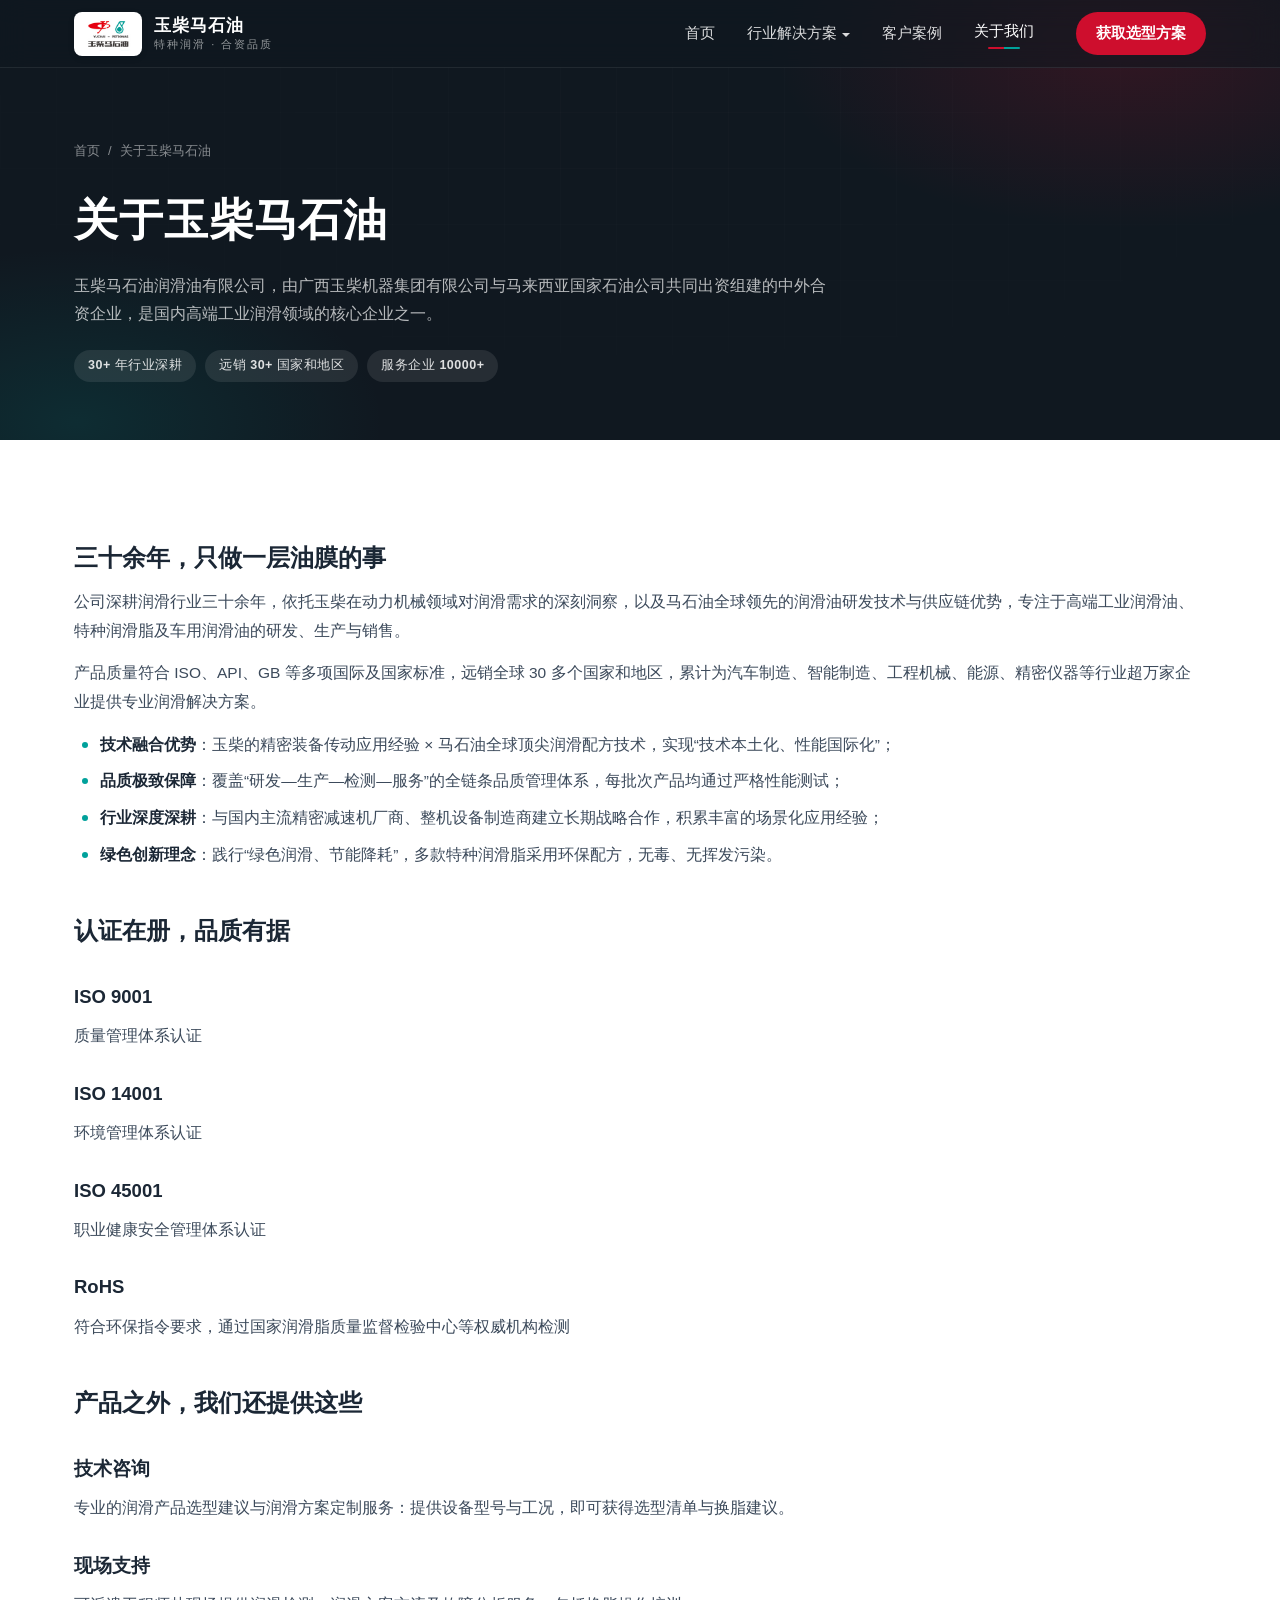
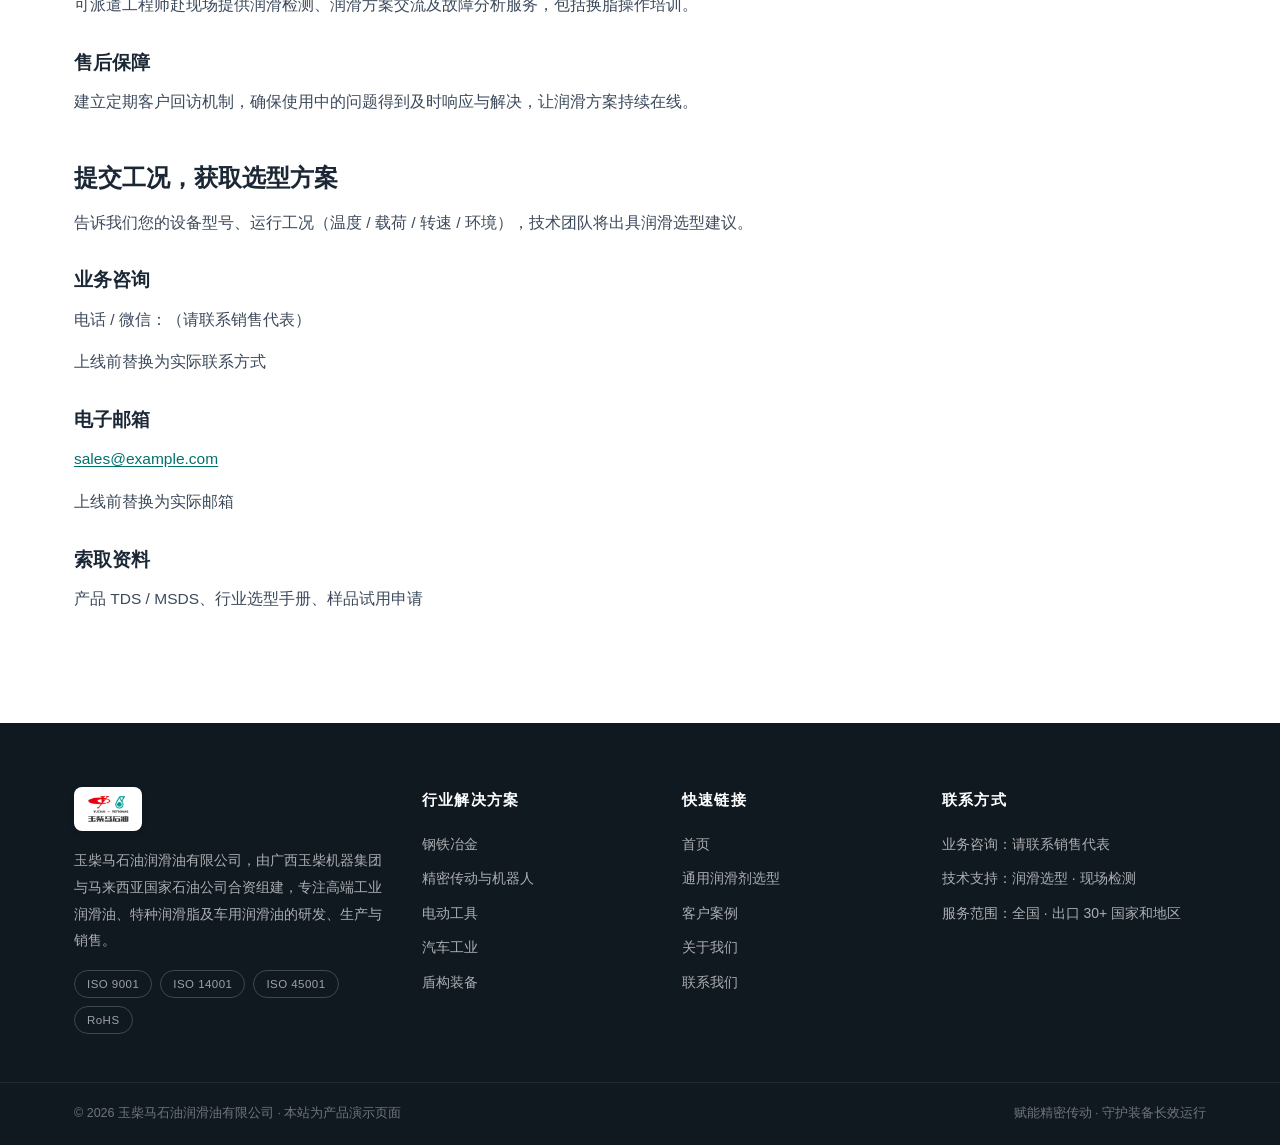
==== commit dcdce0d2: "Markdown-driven content system + admin CMS panel - 所有页面正文改为 content/*.md 前端渲染（marked 自托管，无 CDN） - md" ====
--- a/about.html
+++ b/about.html
@@ -39,168 +39,7 @@
 </header>
 
 <main>
-
-<section class="page-hero">
-  <div class="hero-grid" aria-hidden="true"></div>
-  <div class="page-hero-inner">
-    <nav class="crumbs" aria-label="面包屑"><a href="index.html">首页</a><span class="sep">/</span><span>关于我们</span></nav>
-    <h1>关于玉柴马石油</h1>
-    <p class="lede">玉柴马石油润滑油有限公司，由广西玉柴机器集团有限公司与马来西亚国家石油公司共同出资组建的中外合资企业，是国内高端工业润滑领域的核心企业之一。</p>
-    <div class="meta-chips">
-      <span class="chip"><b>30+</b> 年行业深耕</span>
-      <span class="chip">远销 <b>30+</b> 国家和地区</span>
-      <span class="chip">服务企业 <b>10000+</b></span>
-    </div>
-  </div>
-</section>
-
-<!-- 企业概况 -->
-<section class="section">
-  <div class="container split">
-    <div class="reveal">
-      <p class="eyebrow">企 业 概 况</p>
-      <h2>三十余年，只做一层油膜的事</h2>
-      <p>公司深耕润滑行业三十余年，依托玉柴在动力机械领域对润滑需求的深刻洞察，以及马石油全球领先的润滑油研发技术与供应链优势，专注于高端工业润滑油、特种润滑脂及车用润滑油的研发、生产与销售。</p>
-      <p>产品质量符合 ISO、API、GB 等多项国际及国家标准，远销全球 30 多个国家和地区，累计为汽车制造、智能制造、工程机械、能源、精密仪器等行业超万家企业提供专业润滑解决方案。</p>
-      <ul class="facts">
-        <li><b>技术融合优势：</b>玉柴的精密装备传动应用经验 × 马石油全球顶尖润滑配方技术，实现“技术本土化、性能国际化”；</li>
-        <li><b>品质极致保障：</b>覆盖“研发—生产—检测—服务”的全链条品质管理体系，每批次产品均通过严格性能测试；</li>
-        <li><b>行业深度深耕：</b>与国内主流精密减速机厂商、整机设备制造商建立长期战略合作，积累丰富的场景化应用经验；</li>
-        <li><b>绿色创新理念：</b>践行“绿色润滑、节能降耗”，多款特种润滑脂采用环保配方，无毒、无挥发污染。</li>
-      </ul>
-    </div>
-    <div class="art reveal d2" aria-hidden="true">
-      <svg viewBox="0 0 560 430" xmlns="http://www.w3.org/2000/svg" role="img" aria-label="全链条品质体系示意">
-        <defs>
-          <linearGradient id="bgAb" x1="0" y1="0" x2="1" y2="1">
-            <stop offset="0" stop-color="#101820"/><stop offset="1" stop-color="#1B2A3A"/>
-          </linearGradient>
-          <linearGradient id="filmAb" x1="0" y1="0" x2="1" y2="0">
-            <stop offset="0" stop-color="#CE0E2D"/><stop offset="1" stop-color="#00A19B"/>
-          </linearGradient>
-        </defs>
-        <rect width="560" height="430" fill="url(#bgAb)"/>
-        <g opacity=".07" stroke="#fff"><path d="M0 108 H560 M0 216 H560 M0 324 H560"/><path d="M140 0 V430 M280 0 V430 M420 0 V430"/></g>
-        <g font-family="PingFang SC, Microsoft YaHei, sans-serif">
-          <g>
-            <rect x="52" y="76" width="200" height="64" rx="10" fill="none" stroke="#4FC3BE" stroke-width="2.5"/>
-            <text x="152" y="106" fill="#fff" font-size="16" font-weight="700" text-anchor="middle">研发</text>
-            <text x="152" y="126" fill="#8B98A8" font-size="11" text-anchor="middle">配方 · 台架 · 场景化验证</text>
-          </g>
-          <g>
-            <rect x="308" y="76" width="200" height="64" rx="10" fill="none" stroke="#CE0E2D" stroke-width="2.5"/>
-            <text x="408" y="106" fill="#fff" font-size="16" font-weight="700" text-anchor="middle">生产</text>
-            <text x="408" y="126" fill="#8B98A8" font-size="11" text-anchor="middle">批次一致性 · 精密过滤</text>
-          </g>
-          <g>
-            <rect x="52" y="236" width="200" height="64" rx="10" fill="none" stroke="#CE0E2D" stroke-width="2.5"/>
-            <text x="152" y="266" fill="#fff" font-size="16" font-weight="700" text-anchor="middle">检测</text>
-            <text x="152" y="286" fill="#8B98A8" font-size="11" text-anchor="middle">每批次性能测试 · 权威机构认证</text>
-          </g>
-          <g>
-            <rect x="308" y="236" width="200" height="64" rx="10" fill="none" stroke="#4FC3BE" stroke-width="2.5"/>
-            <text x="408" y="266" fill="#fff" font-size="16" font-weight="700" text-anchor="middle">服务</text>
-            <text x="408" y="286" fill="#8B98A8" font-size="11" text-anchor="middle">选型 · 现场检测 · 培训回访</text>
-          </g>
-          <g stroke="#66758A" stroke-width="2" fill="none">
-            <path d="M252 108 H300 M304 108 l-8 -5 v10 z" fill="#66758A"/>
-            <path d="M408 140 V228 M408 232 l-5 -8 h10 z" fill="#66758A"/>
-            <path d="M308 268 H260 M256 268 l8 -5 v10 z" fill="#66758A"/>
-            <path d="M152 236 V148 M152 144 l-5 8 h10 z" fill="#66758A"/>
-          </g>
-          <text x="280" y="382" fill="#fff" font-size="14" text-anchor="middle" opacity=".85" letter-spacing="5">全生命周期质量管控闭环</text>
-        </g>
-        <rect x="0" y="422" width="560" height="8" fill="url(#filmAb)"/>
-      </svg>
-    </div>
-  </div>
-</section>
-
-<!-- 认证 -->
-<section class="section tint">
-  <div class="container">
-    <div class="section-head center reveal">
-      <p class="eyebrow">质 量 认 证</p>
-      <h2>认证在册，品质有据</h2>
-      <div class="seam"></div>
-    </div>
-    <div class="grid c4">
-      <div class="card reveal" style="text-align:center">
-        <h3 class="mono" style="color:var(--teal-deep)">ISO 9001</h3>
-        <p>质量管理体系认证</p>
-      </div>
-      <div class="card reveal d1" style="text-align:center">
-        <h3 class="mono" style="color:var(--teal-deep)">ISO 14001</h3>
-        <p>环境管理体系认证</p>
-      </div>
-      <div class="card reveal d2" style="text-align:center">
-        <h3 class="mono" style="color:var(--teal-deep)">ISO 45001</h3>
-        <p>职业健康安全管理体系认证</p>
-      </div>
-      <div class="card reveal d3" style="text-align:center">
-        <h3 class="mono" style="color:var(--teal-deep)">RoHS</h3>
-        <p>符合环保指令要求，通过国家润滑脂质量监督检验中心等权威机构检测</p>
-      </div>
-    </div>
-  </div>
-</section>
-
-<!-- 服务支持 -->
-<section class="section">
-  <div class="container">
-    <div class="section-head reveal">
-      <p class="eyebrow">服 务 支 持</p>
-      <h2>产品之外，我们还提供这些</h2>
-      <div class="seam"></div>
-    </div>
-    <div class="grid c3">
-      <div class="card reveal">
-        <div class="icon"><svg viewBox="0 0 24 24" fill="none" stroke="currentColor" stroke-width="1.7" stroke-linecap="round" stroke-linejoin="round"><path d="M21 12a9 9 0 1 1-9-9"/><path d="M9 12l2 2 5-5"/></svg></div>
-        <h3>技术咨询</h3>
-        <p>专业的润滑产品选型建议与润滑方案定制服务：提供设备型号与工况，即可获得选型清单与换脂建议。</p>
-      </div>
-      <div class="card reveal d1">
-        <div class="icon red"><svg viewBox="0 0 24 24" fill="none" stroke="currentColor" stroke-width="1.7" stroke-linecap="round" stroke-linejoin="round"><path d="M12 21s-7-4.5-7-10a7 7 0 0 1 14 0c0 5.5-7 10-7 10z"/><circle cx="12" cy="11" r="2.5"/></svg></div>
-        <h3>现场支持</h3>
-        <p>可派遣工程师赴现场提供润滑检测、润滑方案交流及故障分析服务，包括换脂操作培训。</p>
-      </div>
-      <div class="card reveal d2">
-        <div class="icon"><svg viewBox="0 0 24 24" fill="none" stroke="currentColor" stroke-width="1.7" stroke-linecap="round" stroke-linejoin="round"><path d="M8 10h8M8 14h5M21 12a9 9 0 1 1-4.2-7.6"/><path d="M21 4v4h-4"/></svg></div>
-        <h3>售后保障</h3>
-        <p>建立定期客户回访机制，确保使用中的问题得到及时响应与解决，让润滑方案持续在线。</p>
-      </div>
-    </div>
-  </div>
-</section>
-
-<!-- 联系 -->
-<section class="section tint" id="contact" style="scroll-margin-top:80px">
-  <div class="container">
-    <div class="section-head center reveal">
-      <p class="eyebrow">联 系 我 们</p>
-      <h2>提交工况，获取选型方案</h2>
-      <div class="seam"></div>
-      <p>告诉我们您的设备型号、运行工况（温度 / 载荷 / 转速 / 环境），技术团队将出具润滑选型建议。</p>
-    </div>
-    <div class="grid c3">
-      <div class="card reveal" style="text-align:center">
-        <h3>业务咨询</h3>
-        <p>电话 / 微信：<span class="mono">（请联系销售代表）</span></p>
-        <p class="note" style="font-size:12.5px;color:var(--gray);margin-top:8px">上线前替换为实际联系方式</p>
-      </div>
-      <div class="card reveal d1" style="text-align:center">
-        <h3>电子邮箱</h3>
-        <p class="mono">sales@example.com</p>
-        <p class="note" style="font-size:12.5px;color:var(--gray);margin-top:8px">上线前替换为实际邮箱</p>
-      </div>
-      <div class="card reveal d2" style="text-align:center">
-        <h3>索取资料</h3>
-        <p>产品 TDS / MSDS、行业选型手册、样品试用申请</p>
-      </div>
-    </div>
-  </div>
-</section>
-
+  <div id="page-root" data-layout="doc" data-base="" data-content="content/pages/about.md"></div>
 </main>
 
 
@@ -228,7 +67,7 @@
       <h4>快速链接</h4>
       <ul>
         <li><a href="index.html">首页</a></li>
-        <li><a href="solutions/steel.html#general">通用润滑剂选型</a></li>
+        <li><a href="solutions/steel.html#钢铁行业通用润滑剂选型">通用润滑剂选型</a></li>
         <li><a href="cases.html">客户案例</a></li>
         <li><a href="about.html">关于我们</a></li>
         <li><a href="about.html#contact">联系我们</a></li>
@@ -252,5 +91,7 @@
 </footer>
 
 <script src="assets/js/main.js"></script>
+<script src="assets/js/vendor/marked.min.js"></script>
+<script src="assets/js/md-render.js"></script>
 </body>
 </html>
--- a/assets/css/style.css
+++ b/assets/css/style.css
@@ -326,6 +326,7 @@
 
 /* ---------- 手册版式（侧栏 + 内容） ---------- */
 .handbook { display: grid; grid-template-columns: 250px minmax(0, 1fr); gap: 48px; align-items: start; }
+.handbook > * { min-width: 0; }
 .side-rail { position: sticky; top: calc(var(--nav-h) + 28px); }
 .side-rail .rail-title {
   font-size: 12.5px; letter-spacing: .3em; color: var(--gray); margin-bottom: 14px; font-weight: 600;
@@ -477,6 +478,63 @@
   font-size: 12.5px; color: rgba(255, 255, 255, .4);
 }
 
+/* ---------- Markdown 渲染正文 ---------- */
+table.spec td.numcell { font-family: var(--mono); font-size: 13px; color: var(--slate); white-space: nowrap; }
+table.spec td .prod { white-space: normal; }
+
+/* 通用产品药丸（表格外也可用，如案例正文） */
+.prod {
+  font-family: var(--mono); font-size: 12.5px; color: var(--teal-deep);
+  background: var(--teal-soft); border-radius: 5px; padding: 2px 8px;
+  display: inline-block; margin: 1px 3px 1px 0;
+}
+
+.prose { font-size: 15.5px; color: var(--slate); line-height: 1.85; }
+.prose > h2 {
+  font-size: 24px; font-weight: 800; color: var(--ink); margin: 40px 0 8px;
+  scroll-margin-top: calc(var(--nav-h) + 24px);
+}
+.prose > h2:first-child { margin-top: 0; }
+.prose > h3, .doc-section h3 { font-size: 18.5px; font-weight: 700; color: var(--ink); margin: 26px 0 8px; }
+.prose > h4, .doc-section h4 { font-size: 15.5px; font-weight: 700; color: var(--ink); margin: 20px 0 6px; }
+.prose p, .doc-section p:not(.desc) { margin: 0 0 14px; }
+.prose ul, .prose ol, .doc-section ul, .doc-section ol { margin: 0 0 16px; padding-left: 4px; }
+.prose li, .doc-section li { position: relative; padding-left: 22px; margin-bottom: 8px; list-style: none; }
+.prose ul > li::before, .doc-section ul > li::before { content: ""; position: absolute; left: 4px; top: 11px; width: 6px; height: 6px; border-radius: 50%; background: var(--teal); }
+.prose ol, .doc-section ol { counter-reset: li; }
+.prose ol > li, .doc-section ol > li { counter-increment: li; }
+.prose ol > li::before, .doc-section ol > li::before { content: counter(li); position: absolute; left: 0; top: 2px; width: 18px; height: 18px; border-radius: 50%; background: var(--red-soft); color: var(--red-deep); font-size: 11px; font-weight: 700; display: grid; place-items: center; font-family: var(--mono); }
+.prose strong, .doc-section strong { color: var(--ink); font-weight: 700; }
+.prose a, .doc-section a { color: var(--teal-deep); text-decoration: underline; text-underline-offset: 2px; }
+.prose a:hover, .doc-section a:hover { color: var(--teal); }
+.prose img, .doc-section img { border-radius: 12px; box-shadow: var(--shadow-md); margin: 8px 0 18px; max-width: 100%; }
+.prose hr, .doc-section hr { border: none; border-top: 1px solid var(--line); margin: 30px 0; }
+.prose blockquote, .doc-section blockquote {
+  border-left: 3px solid var(--teal); background: var(--teal-soft); border-radius: 0 10px 10px 0;
+  padding: 14px 20px; margin: 0 0 18px; color: var(--teal-deep); font-style: italic;
+}
+.prose blockquote p, .doc-section blockquote p { margin: 0; }
+.prose .table-wrap { margin: 6px 0 22px; }
+.prose em, .doc-section em { color: var(--gray); font-size: 13.5px; font-style: normal; }
+
+/* 案例详情正文 */
+.case-detail-body.prose { padding: 30px 32px; }
+.case-detail-body.prose > h2 {
+  font-size: 16px; font-weight: 700; margin: 26px 0 10px; display: flex; align-items: center; gap: 9px;
+}
+.case-detail-body.prose > h2:first-child { margin-top: 0; }
+.case-detail-body.prose > h2::before { content: ""; width: 4px; height: 16px; border-radius: 2px; background: linear-gradient(180deg, var(--red), var(--teal)); flex: none; }
+
+/* 首页 markdown 中段 */
+#home-content { }
+#home-content > h2 { font-size: clamp(24px, 3vw, 32px); font-weight: 800; letter-spacing: .02em; margin: 8px 0 18px; }
+#home-content .adv-grid { display: grid; grid-template-columns: repeat(2, 1fr); gap: 20px; margin: 20px 0 8px; }
+
+@media (max-width: 760px) {
+  .case-detail-body.prose { padding: 24px 20px; }
+  #home-content .adv-grid { grid-template-columns: 1fr; }
+}
+
 /* ---------- 动效 ---------- */
 .reveal { opacity: 0; transform: translateY(22px); transition: opacity .7s ease, transform .7s ease; }
 .reveal.in { opacity: 1; transform: none; }
@@ -502,7 +560,7 @@
 @media (max-width: 1020px) {
   .grid.c4 { grid-template-columns: repeat(2, 1fr); }
   .grid.c3 { grid-template-columns: repeat(2, 1fr); }
-  .handbook { grid-template-columns: 1fr; }
+  .handbook { grid-template-columns: minmax(0, 1fr); }
   .side-rail { position: static; margin-bottom: 8px; }
   .side-rail ol { display: flex; flex-wrap: wrap; gap: 2px 18px; border-left: none; }
   .side-rail a { border-left: none; padding: 6px 0; }
